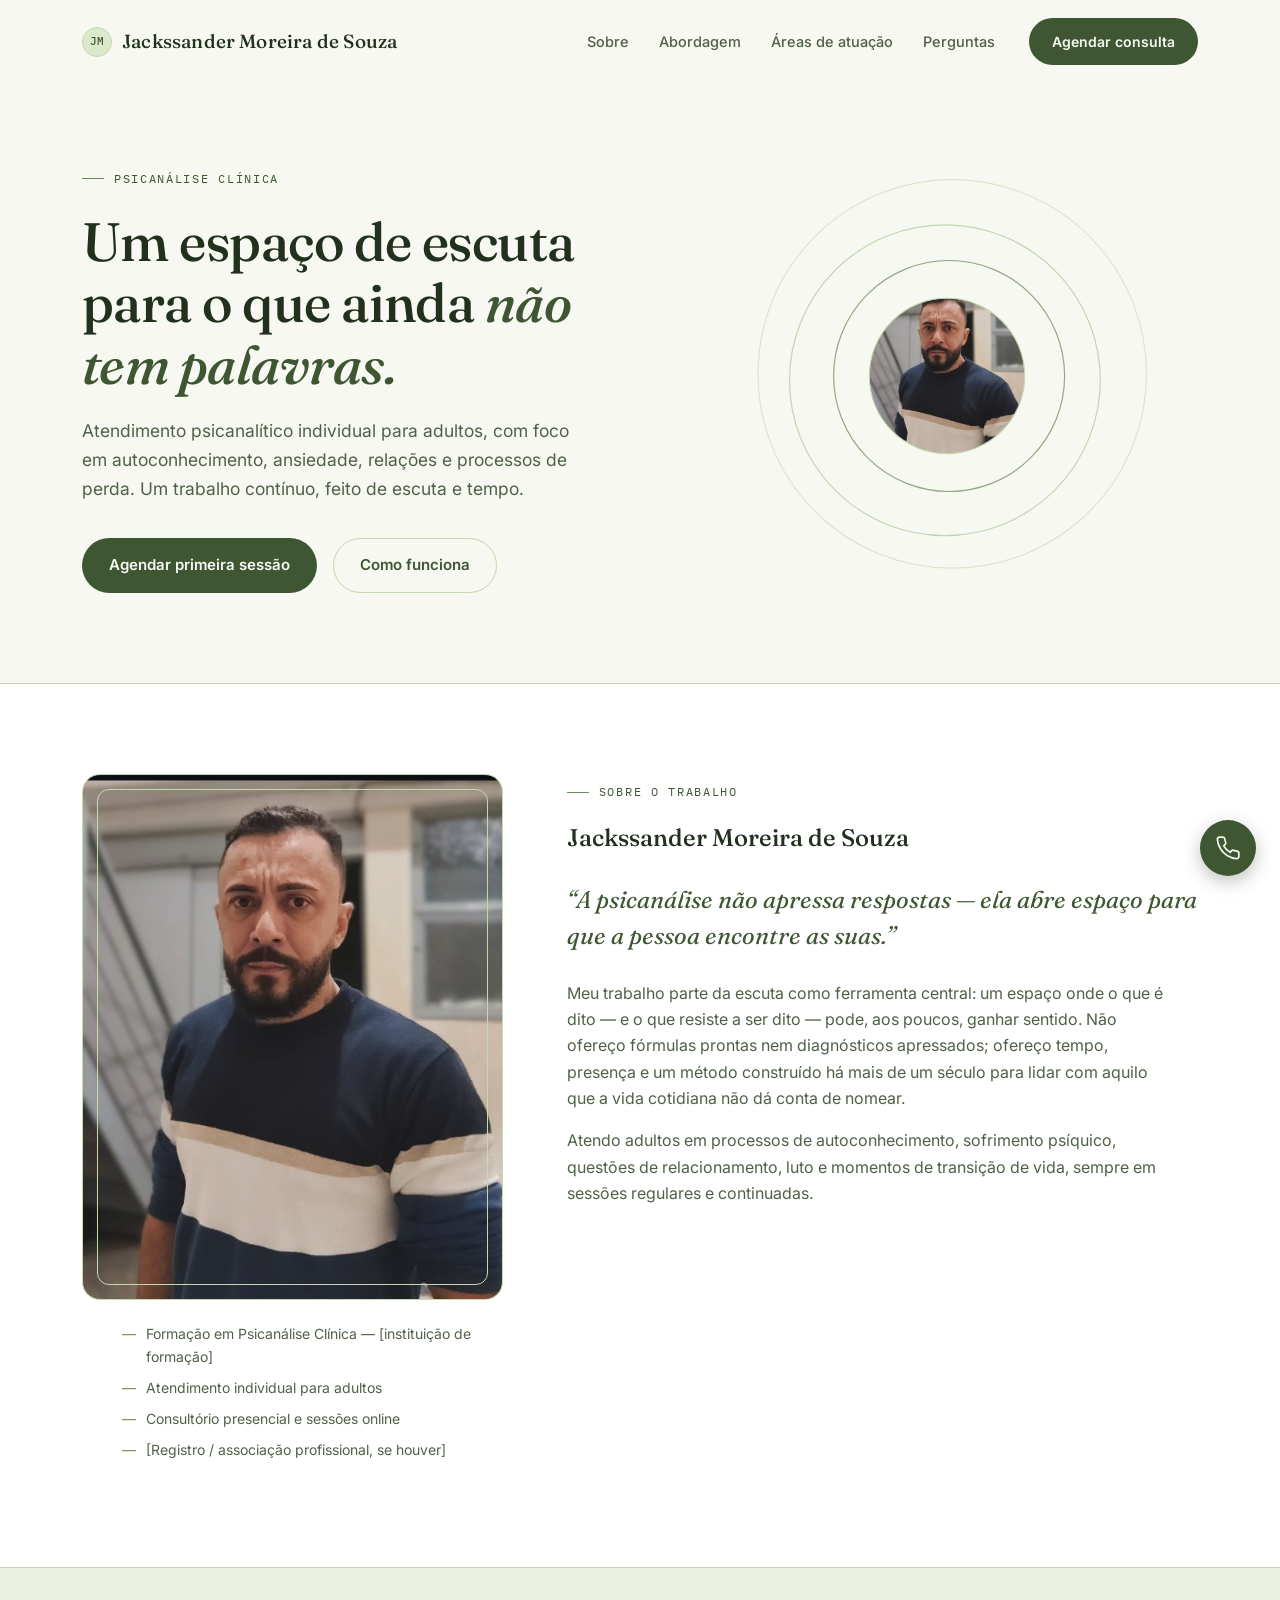
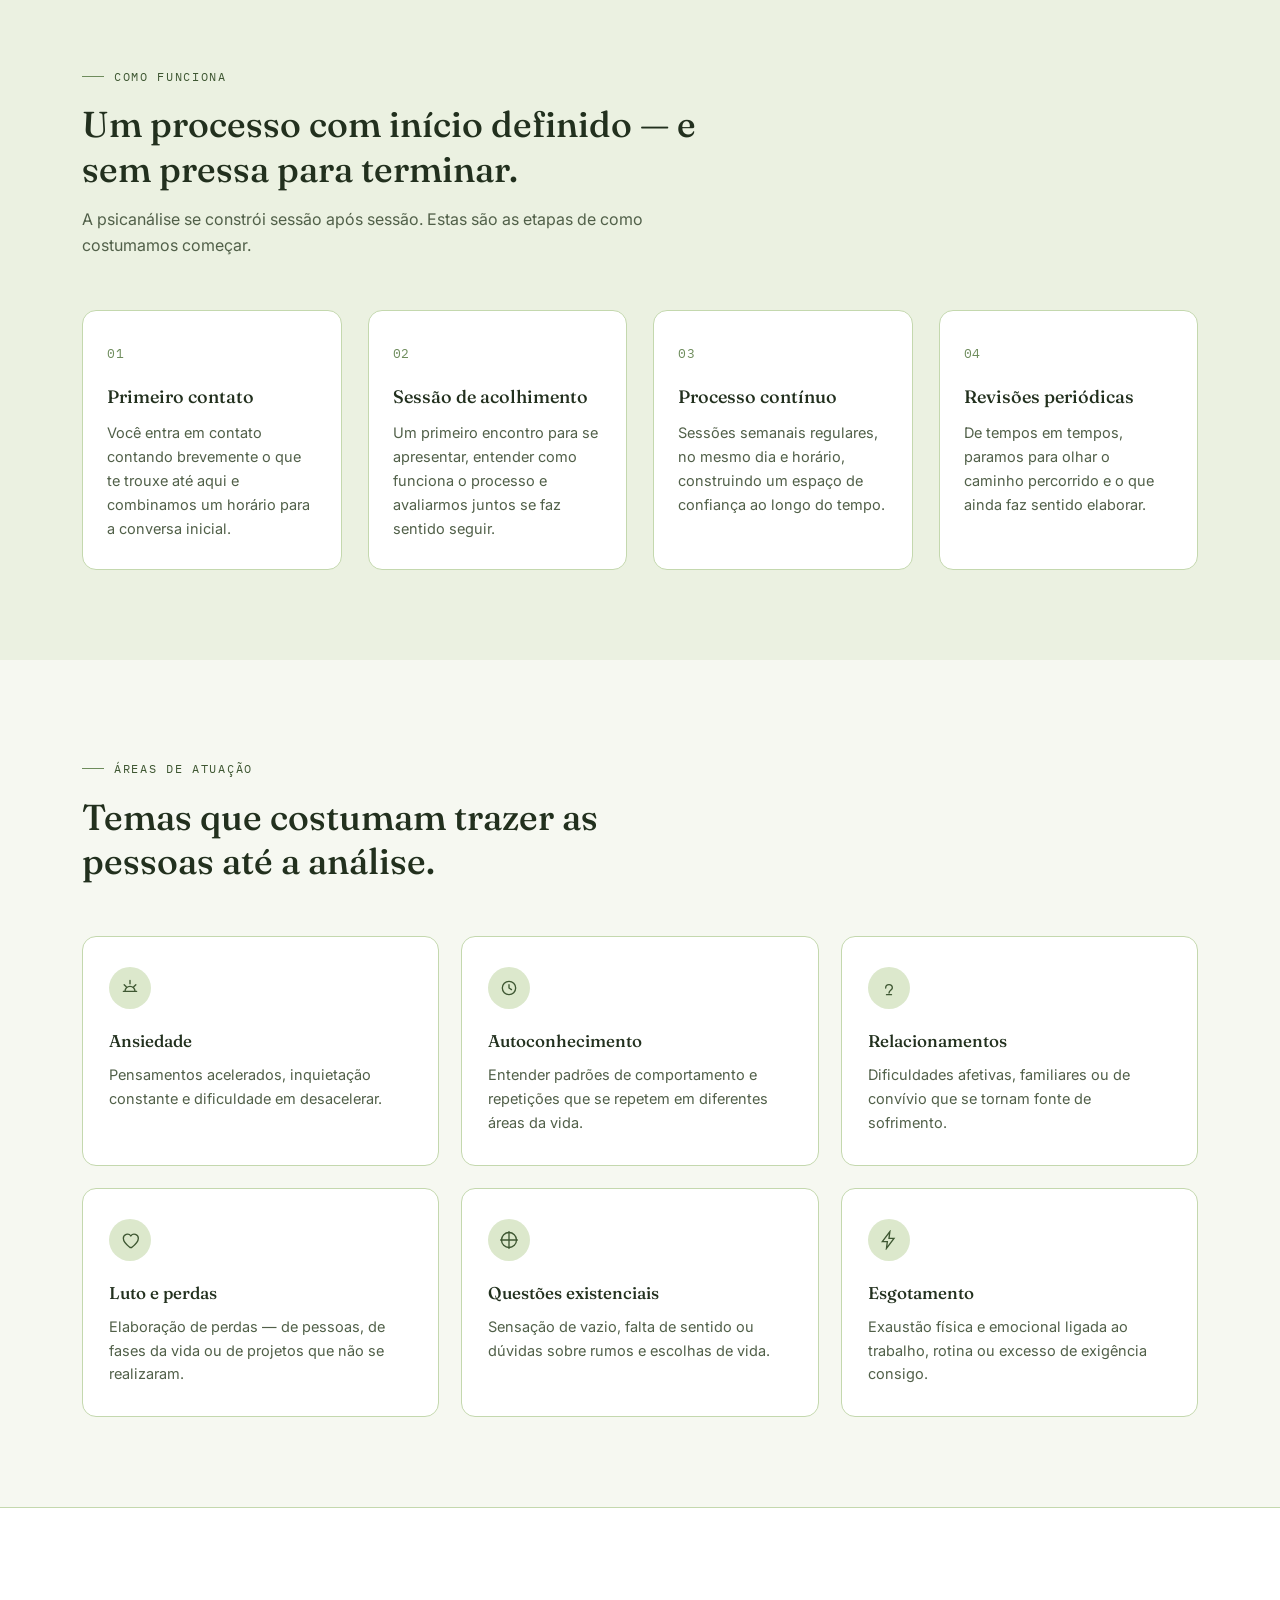
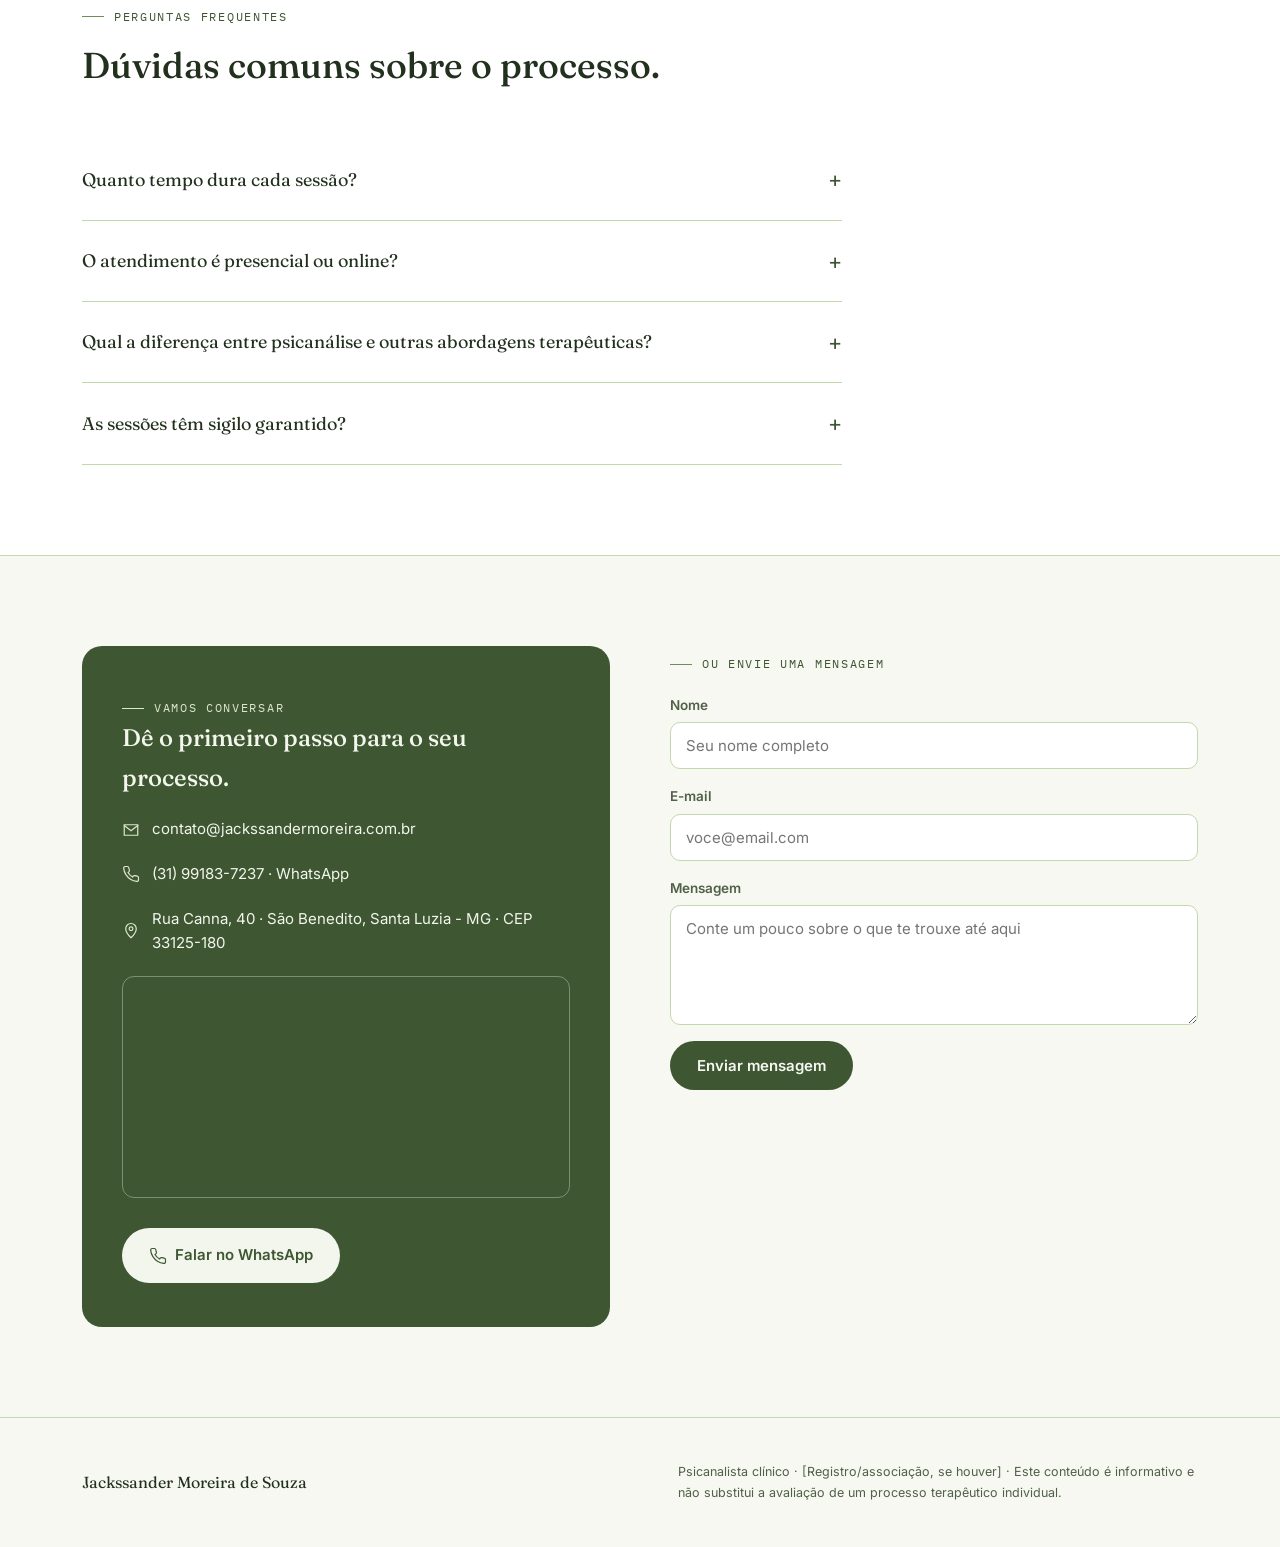
==== index.html @ c4094360 "site_Jackssander" ====
<!DOCTYPE html>
<html lang="pt-BR">
<head>
<meta charset="UTF-8">
<meta name="viewport" content="width=device-width, initial-scale=1.0">
<title>Jackssander Moreira de Souza — Psicanálise Clínica</title>
<meta name="description" content="Jackssander Moreira de Souza, psicanalista clínico. Um espaço de escuta para autoconhecimento, ansiedade, luto e questões existenciais.">
<link rel="preconnect" href="https://fonts.googleapis.com">
<link rel="preconnect" href="https://fonts.gstatic.com" crossorigin>
<link href="https://fonts.googleapis.com/css2?family=Fraunces:ital,opsz,wght@0,9..144,400;0,9..144,500;0,9..144,600;1,9..144,500&family=Inter:wght@400;500;600&family=IBM+Plex+Mono:wght@500&display=swap" rel="stylesheet">
<link rel="stylesheet" href="style.css">
</head>
<body>

<header id="site-header">
  <div class="nav">
    <div class="brand">
      <span class="brand-mark">JM</span>
      Jackssander Moreira de Souza
    </div>
    <div class="nav-links">
      <nav>
        <ul>
          <li><a href="#sobre">Sobre</a></li>
          <li><a href="#abordagem">Abordagem</a></li>
          <li><a href="#atuacao">Áreas de atuação</a></li>
          <li><a href="#faq">Perguntas</a></li>
        </ul>
      </nav>
      <a href="https://wa.me/5531991837237" target="_blank" rel="noopener" class="btn btn-primary" style="padding:11px 22px;font-size:14px;">Agendar consulta</a>
    </div>
    <button class="menu-toggle" aria-label="Abrir menu"><span></span><span></span><span></span></button>
  </div>
</header>

<section class="hero">
  <div class="wrap">
    <div>
      <span class="eyebrow">Psicanálise clínica</span>
      <h1>Um espaço de escuta para o que ainda <em>não tem palavras.</em></h1>
      <p class="lead">Atendimento psicanalítico individual para adultos, com foco em autoconhecimento, ansiedade, relações e processos de perda. Um trabalho contínuo, feito de escuta e tempo.</p>
      <div class="hero-actions">
        <a href="#contato" class="btn btn-primary">Agendar primeira sessão</a>
        <a href="#abordagem" class="btn btn-ghost">Como funciona</a>
      </div>
    </div>
    <div class="hero-art" aria-hidden="true">
      <svg viewBox="0 0 400 400">
        <defs>
          <clipPath id="photoClip">
            <circle cx="200" cy="200" r="74"/>
          </clipPath>
        </defs>
        <circle class="ring ring-anim r3" cx="205" cy="198" r="185" stroke="#C4D8AE" opacity="0.55"/>
        <circle class="ring ring-anim r2" cx="198" cy="204" r="148" stroke="#9FBE86" opacity="0.6"/>
        <circle class="ring ring-anim" cx="202" cy="200" r="110" stroke="#6E8C5C" opacity="0.75"/>
        <image href="img/jackssander_square.jpg" x="126" y="126" width="148" height="148" clip-path="url(#photoClip)" preserveAspectRatio="xMidYMid slice"/>
        <circle cx="200" cy="200" r="74" fill="none" stroke="#C4D8AE"/>
      </svg>
    </div>
  </div>
</section>

<section class="sobre" id="sobre">
  <div class="wrap">
    <div data-reveal>
      <div class="avatar-wrap">
        <div class="avatar" style="background-image:url('img/jackssander_portrait.jpg');background-size:cover;background-position:center;"></div>
      </div>
      <ul class="credentials">
        <li>Formação em Psicanálise Clínica — [instituição de formação]</li>
        <li>Atendimento individual para adultos</li>
        <li>Consultório presencial e sessões online</li>
        <li>[Registro / associação profissional, se houver]</li>
      </ul>
    </div>
    <div data-reveal>
      <span class="eyebrow">Sobre o trabalho</span>
      <h2 style="margin-top:16px;">Jackssander Moreira de Souza</h2>
      <blockquote style="margin-top:24px;">“A psicanálise não apressa respostas — ela abre espaço para que a pessoa encontre as suas.”</blockquote>
      <p class="bio">Meu trabalho parte da escuta como ferramenta central: um espaço onde o que é dito — e o que resiste a ser dito — pode, aos poucos, ganhar sentido. Não ofereço fórmulas prontas nem diagnósticos apressados; ofereço tempo, presença e um método construído há mais de um século para lidar com aquilo que a vida cotidiana não dá conta de nomear.</p>
      <p class="bio">Atendo adultos em processos de autoconhecimento, sofrimento psíquico, questões de relacionamento, luto e momentos de transição de vida, sempre em sessões regulares e continuadas.</p>
    </div>
  </div>
</section>

<section class="abordagem" id="abordagem">
  <div class="wrap">
    <div class="section-head" data-reveal>
      <span class="eyebrow">Como funciona</span>
      <h2>Um processo com início definido — e sem pressa para terminar.</h2>
      <p>A psicanálise se constrói sessão após sessão. Estas são as etapas de como costumamos começar.</p>
    </div>
    <div class="steps">
      <div class="step" data-reveal>
        <span class="step-num">01</span>
        <h3>Primeiro contato</h3>
        <p>Você entra em contato contando brevemente o que te trouxe até aqui e combinamos um horário para a conversa inicial.</p>
      </div>
      <div class="step" data-reveal>
        <span class="step-num">02</span>
        <h3>Sessão de acolhimento</h3>
        <p>Um primeiro encontro para se apresentar, entender como funciona o processo e avaliarmos juntos se faz sentido seguir.</p>
      </div>
      <div class="step" data-reveal>
        <span class="step-num">03</span>
        <h3>Processo contínuo</h3>
        <p>Sessões semanais regulares, no mesmo dia e horário, construindo um espaço de confiança ao longo do tempo.</p>
      </div>
      <div class="step" data-reveal>
        <span class="step-num">04</span>
        <h3>Revisões periódicas</h3>
        <p>De tempos em tempos, paramos para olhar o caminho percorrido e o que ainda faz sentido elaborar.</p>
      </div>
    </div>
  </div>
</section>

<section id="atuacao">
  <div class="wrap">
    <div class="section-head" data-reveal>
      <span class="eyebrow">Áreas de atuação</span>
      <h2>Temas que costumam trazer as pessoas até a análise.</h2>
    </div>
    <div class="grid-atuacao">
      <div class="card-at" data-reveal>
        <div class="icon-circ"><svg viewBox="0 0 24 24" fill="none" stroke-width="1.6" stroke-linecap="round"><path d="M12 3v4M5 8l2.5 2.5M19 8l-2.5 2.5M4 16h16M6 16a6 6 0 0112 0"/></svg></div>
        <h3>Ansiedade</h3>
        <p>Pensamentos acelerados, inquietação constante e dificuldade em desacelerar.</p>
      </div>
      <div class="card-at" data-reveal>
        <div class="icon-circ"><svg viewBox="0 0 24 24" fill="none" stroke-width="1.6" stroke-linecap="round"><circle cx="12" cy="12" r="8"/><path d="M12 8v4l3 2"/></svg></div>
        <h3>Autoconhecimento</h3>
        <p>Entender padrões de comportamento e repetições que se repetem em diferentes áreas da vida.</p>
      </div>
      <div class="card-at" data-reveal>
        <div class="icon-circ"><svg viewBox="0 0 24 24" fill="none" stroke-width="1.6" stroke-linecap="round"><path d="M8 12a4 4 0 118 0c0 2-4 3-4 6M9 20h6"/></svg></div>
        <h3>Relacionamentos</h3>
        <p>Dificuldades afetivas, familiares ou de convívio que se tornam fonte de sofrimento.</p>
      </div>
      <div class="card-at" data-reveal>
        <div class="icon-circ"><svg viewBox="0 0 24 24" fill="none" stroke-width="1.6" stroke-linecap="round"><path d="M12 21c-4-3-8-6.5-8-11a5 5 0 019-3 5 5 0 019 3c0 4.5-4 8-8 11z"/></svg></div>
        <h3>Luto e perdas</h3>
        <p>Elaboração de perdas — de pessoas, de fases da vida ou de projetos que não se realizaram.</p>
      </div>
      <div class="card-at" data-reveal>
        <div class="icon-circ"><svg viewBox="0 0 24 24" fill="none" stroke-width="1.6" stroke-linecap="round"><path d="M12 2v20M2 12h20"/><circle cx="12" cy="12" r="9"/></svg></div>
        <h3>Questões existenciais</h3>
        <p>Sensação de vazio, falta de sentido ou dúvidas sobre rumos e escolhas de vida.</p>
      </div>
      <div class="card-at" data-reveal>
        <div class="icon-circ"><svg viewBox="0 0 24 24" fill="none" stroke-width="1.6" stroke-linecap="round"><path d="M13 2 4 14h6l-1 8 9-12h-6l1-8z"/></svg></div>
        <h3>Esgotamento</h3>
        <p>Exaustão física e emocional ligada ao trabalho, rotina ou excesso de exigência consigo.</p>
      </div>
    </div>
  </div>
</section>

<section class="faq" id="faq">
  <div class="wrap">
    <div class="section-head" data-reveal>
      <span class="eyebrow">Perguntas frequentes</span>
      <h2>Dúvidas comuns sobre o processo.</h2>
    </div>
    <div class="faq-list" data-reveal>
      <details>
        <summary>Quanto tempo dura cada sessão?</summary>
        <p>As sessões costumam ter 50 minutos, em dia e horário fixos combinados previamente, de forma semanal.</p>
      </details>
      <details>
        <summary>O atendimento é presencial ou online?</summary>
        <p>Ambos os formatos são possíveis. O primeiro contato ajuda a definir qual funciona melhor para o seu momento.</p>
      </details>
      <details>
        <summary>Qual a diferença entre psicanálise e outras abordagens terapêuticas?</summary>
        <p>A psicanálise trabalha a partir da associação livre e da escuta do inconsciente, priorizando um processo contínuo em vez de técnicas pontuais para sintomas isolados.</p>
      </details>
      <details>
        <summary>As sessões têm sigilo garantido?</summary>
        <p>Sim. Tudo o que é dito em sessão é tratado com sigilo profissional, condição essencial para que o espaço de escuta funcione.</p>
      </details>
    </div>
  </div>
</section>

<section class="contato" id="contato">
  <div class="wrap">
    <div class="contato-info" data-reveal>
      <span class="eyebrow">Vamos conversar</span>
      <h2>Dê o primeiro passo para o seu processo.</h2>
      <div class="contato-line">
        <svg viewBox="0 0 24 24" fill="none" stroke-width="1.6" stroke-linecap="round"><path d="M3 5h18v14H3z"/><path d="M3 6l9 7 9-7"/></svg>
        contato@jackssandermoreira.com.br
      </div>
      <div class="contato-line">
        <svg viewBox="0 0 24 24" fill="none" stroke-width="1.6" stroke-linecap="round"><path d="M22 16.9v3a2 2 0 01-2.2 2 19.8 19.8 0 01-8.6-3 19.5 19.5 0 01-6-6 19.8 19.8 0 01-3-8.7A2 2 0 014.1 2h3a2 2 0 012 1.7c.1 1 .3 2 .7 3a2 2 0 01-.5 2.1L8 10a16 16 0 006 6l1.2-1.3a2 2 0 012.1-.5c1 .4 2 .6 3 .7a2 2 0 011.7 2z"/></svg>
        (31) 99183-7237 · WhatsApp
      </div>
      <div class="contato-line">
        <svg viewBox="0 0 24 24" fill="none" stroke-width="1.6" stroke-linecap="round"><path d="M12 21s7-6.4 7-12a7 7 0 10-14 0c0 5.6 7 12 7 12z"/><circle cx="12" cy="9" r="2.5"/></svg>
        Rua Canna, 40 · São Benedito, Santa Luzia - MG · CEP 33125-180
      </div>
      <div class="map-embed">
        <iframe
          src="https://www.google.com/maps?q=Rua+Canna,+40,+São+Benedito,+Santa+Luzia,+MG,+33125-180&output=embed"
          width="100%"
          height="220"
          style="border:0;"
          allowfullscreen=""
          loading="lazy"
          referrerpolicy="no-referrer-when-downgrade"
          title="Mapa de localização do atendimento">
        </iframe>
      </div>
      <a href="https://wa.me/5531991837237" target="_blank" rel="noopener" class="btn btn-primary">
        <svg viewBox="0 0 24 24" fill="none" stroke-width="1.6" stroke-linecap="round" style="width:18px;height:18px;stroke:currentColor;"><path d="M22 16.9v3a2 2 0 01-2.2 2 19.8 19.8 0 01-8.6-3 19.5 19.5 0 01-6-6 19.8 19.8 0 01-3-8.7A2 2 0 014.1 2h3a2 2 0 012 1.7c.1 1 .3 2 .7 3a2 2 0 01-.5 2.1L8 10a16 16 0 006 6l1.2-1.3a2 2 0 012.1-.5c1 .4 2 .6 3 .7a2 2 0 011.7 2z"/></svg>
        Falar no WhatsApp
      </a>
    </div>
    <div data-reveal>
      <span class="eyebrow">Ou envie uma mensagem</span>
      <form action="mailto:contato@jackssandermoreira.com.br" method="post" enctype="text/plain" style="margin-top:20px;">
        <div class="field">
          <label for="nome">Nome</label>
          <input id="nome" name="nome" type="text" placeholder="Seu nome completo" required>
        </div>
        <div class="field">
          <label for="email">E-mail</label>
          <input id="email" name="email" type="email" placeholder="voce@email.com" required>
        </div>
        <div class="field">
          <label for="mensagem">Mensagem</label>
          <textarea id="mensagem" name="mensagem" placeholder="Conte um pouco sobre o que te trouxe até aqui"></textarea>
        </div>
        <button type="submit" class="btn btn-primary" style="align-self:flex-start;">Enviar mensagem</button>
      </form>
    </div>
  </div>
</section>

<footer>
  <div class="wrap">
    <span class="footer-brand">Jackssander Moreira de Souza</span>
    <p class="footer-note">Psicanalista clínico · [Registro/associação, se houver] · Este conteúdo é informativo e não substitui a avaliação de um processo terapêutico individual.</p>
  </div>
</footer>

<a href="https://wa.me/5531991837237" target="_blank" rel="noopener" class="whats-float" aria-label="Falar no WhatsApp">
  <svg viewBox="0 0 24 24" fill="none" stroke-width="1.6" stroke-linecap="round"><path d="M22 16.9v3a2 2 0 01-2.2 2 19.8 19.8 0 01-8.6-3 19.5 19.5 0 01-6-6 19.8 19.8 0 01-3-8.7A2 2 0 014.1 2h3a2 2 0 012 1.7c.1 1 .3 2 .7 3a2 2 0 01-.5 2.1L8 10a16 16 0 006 6l1.2-1.3a2 2 0 012.1-.5c1 .4 2 .6 3 .7a2 2 0 011.7 2z"/></svg>
</a>

<script src="script.js"></script>

</body>
</html>
---- style.css ----
:root{
    --bg:#F6F8F1;
    --bg-alt:#EBF1E1;
    --surface:#FFFFFF;
    --ink:#22301E;
    --ink-soft:#516049;
    --sage:#6E8C5C;
    --sage-deep:#3E5732;
    --sage-pale:#DCE8CC;
    --sage-line:#C4D8AE;
    --gold:#B8935A;
    --font-display:'Fraunces', serif;
    --font-body:'Inter', sans-serif;
    --font-mono:'IBM Plex Mono', monospace;
    --radius:14px;
    --maxw:1180px;
  }

  *{box-sizing:border-box;}
  html{scroll-behavior:smooth;}
  body{
    margin:0;
    background:var(--bg);
    color:var(--ink);
    font-family:var(--font-body);
    font-size:16px;
    line-height:1.65;
    -webkit-font-smoothing:antialiased;
  }
  img,svg{display:block;max-width:100%;}
  a{color:inherit;}
  h1,h2,h3{font-family:var(--font-display);color:var(--ink);margin:0;font-weight:500;}
  p{margin:0;}
  .wrap{max-width:var(--maxw);margin:0 auto;padding:0 32px;}
  .eyebrow{
    font-family:var(--font-mono);
    font-size:12px;
    letter-spacing:.14em;
    text-transform:uppercase;
    color:var(--sage-deep);
    display:inline-flex;
    align-items:center;
    gap:10px;
  }
  .eyebrow::before{
    content:'';
    width:22px;height:1px;background:var(--sage);display:inline-block;
  }
  :focus-visible{outline:2px solid var(--sage-deep);outline-offset:3px;border-radius:4px;}

  .btn{
    display:inline-flex;align-items:center;justify-content:center;gap:8px;
    font-family:var(--font-body);font-weight:600;font-size:15px;
    padding:14px 26px;border-radius:999px;border:1.5px solid transparent;
    cursor:pointer;text-decoration:none;transition:transform .15s ease, background .2s ease, border-color .2s ease;
  }
  .btn-primary{background:var(--sage-deep);color:#F6F8F1;}
  .btn-primary:hover{background:#31461F;transform:translateY(-1px);}
  .btn-ghost{border-color:var(--sage-line);color:var(--sage-deep);background:transparent;}
  .btn-ghost:hover{background:var(--sage-pale);}

  /* Header */
  header{
    position:sticky;top:0;z-index:50;
    background:rgba(246,248,241,.86);
    backdrop-filter:blur(8px);
    border-bottom:1px solid transparent;
    transition:border-color .3s ease, box-shadow .3s ease;
  }
  header.scrolled{border-bottom-color:var(--sage-line);}
  .nav{
    display:flex;align-items:center;justify-content:space-between;
    padding:18px 32px;max-width:var(--maxw);margin:0 auto;
  }
  .brand{
    font-family:var(--font-display);font-size:19px;font-weight:500;
    display:flex;align-items:center;gap:10px;letter-spacing:.01em;
  }
  .brand-mark{
    width:30px;height:30px;border-radius:50%;
    background:var(--sage-pale);border:1px solid var(--sage-line);
    display:flex;align-items:center;justify-content:center;
    font-family:var(--font-mono);font-size:11px;color:var(--sage-deep);
  }
  nav ul{list-style:none;display:flex;gap:30px;margin:0;padding:0;}
  nav ul a{
    font-size:14.5px;color:var(--ink-soft);text-decoration:none;font-weight:500;
    padding-bottom:3px;border-bottom:1px solid transparent;transition:border-color .2s ease, color .2s ease;
  }
  nav ul a:hover{color:var(--sage-deep);border-color:var(--sage-deep);}
  .nav-links{display:flex;align-items:center;gap:34px;}
  .menu-toggle{display:none;background:none;border:none;cursor:pointer;padding:6px;}
  .menu-toggle span{display:block;width:22px;height:2px;background:var(--ink);margin:5px 0;}

  /* Hero */
  .hero{padding:76px 0 90px;position:relative;overflow:hidden;}
  .hero .wrap{display:grid;grid-template-columns:1.05fr .95fr;gap:60px;align-items:center;}
  .hero h1{font-size:clamp(34px,4.4vw,54px);line-height:1.14;margin:22px 0 22px;letter-spacing:-.01em;}
  .hero h1 em{font-style:italic;color:var(--sage-deep);}
  .hero p.lead{font-size:17.5px;color:var(--ink-soft);max-width:46ch;margin-bottom:34px;}
  .hero-actions{display:flex;gap:16px;flex-wrap:wrap;}

  .hero-art{position:relative;width:100%;aspect-ratio:1/1;max-width:420px;justify-self:center;}
  .hero-art svg{width:100%;height:100%;}
  .ring{fill:none;stroke-width:1.1;}
  @media (prefers-reduced-motion: no-preference){
    .ring-anim{animation:breathe 7s ease-in-out infinite;transform-origin:center;}
    .ring-anim.r2{animation-delay:.4s;animation-duration:8s;}
    .ring-anim.r3{animation-delay:.9s;animation-duration:9s;}
  }
  @keyframes breathe{
    0%,100%{transform:scale(1);}
    50%{transform:scale(1.025);}
  }
  .monogram{
    font-family:var(--font-display);font-size:15px;letter-spacing:.05em;
    fill:var(--sage-deep);
  }

  section{padding:90px 0;}
  .section-head{max-width:640px;margin-bottom:52px;}
  .section-head h2{font-size:clamp(26px,3vw,36px);margin-top:16px;line-height:1.24;}
  .section-head p{color:var(--ink-soft);margin-top:14px;font-size:16px;}

  /* Sobre */
  .sobre{background:var(--surface);border-top:1px solid var(--sage-line);border-bottom:1px solid var(--sage-line);}
  .sobre .wrap{display:grid;grid-template-columns:.8fr 1.2fr;gap:64px;align-items:start;}
  .avatar-wrap{position:relative;}
  .avatar{
    width:100%;aspect-ratio:4/5;border-radius:18px;background:var(--sage-pale);
    display:flex;align-items:center;justify-content:center;
    font-family:var(--font-display);font-size:64px;color:var(--sage-deep);
    border:1px solid var(--sage-line);position:relative;overflow:hidden;
  }
  .avatar::after{
    content:'';position:absolute;inset:14px;border:1px solid var(--sage-line);border-radius:12px;
  }
  .credentials{margin-top:22px;display:flex;flex-direction:column;gap:8px;}
  .credentials li{list-style:none;font-size:14px;color:var(--ink-soft);display:flex;gap:10px;}
  .credentials li::before{content:'—';color:var(--sage);}

  blockquote{
    font-family:var(--font-display);font-style:italic;font-size:24px;line-height:1.5;
    color:var(--sage-deep);margin:0 0 26px;font-weight:400;
  }
  .sobre p.bio{color:var(--ink-soft);margin-bottom:16px;max-width:60ch;}

  /* Abordagem */
  .abordagem{background:var(--bg-alt);}
  .steps{display:grid;grid-template-columns:repeat(4,1fr);gap:26px;counter-reset:step;}
  .step{
    background:var(--surface);border:1px solid var(--sage-line);border-radius:var(--radius);
    padding:28px 24px;position:relative;
  }
  .step-num{
    font-family:var(--font-mono);font-size:13px;color:var(--sage);letter-spacing:.06em;
  }
  .step h3{font-size:18px;margin:16px 0 10px;}
  .step p{font-size:14.5px;color:var(--ink-soft);}

  /* Atuação */
  .grid-atuacao{display:grid;grid-template-columns:repeat(3,1fr);gap:22px;}
  .card-at{
    background:var(--surface);border:1px solid var(--sage-line);border-radius:var(--radius);
    padding:30px 26px;transition:border-color .2s ease, transform .2s ease;
  }
  .card-at:hover{border-color:var(--sage);transform:translateY(-2px);}
  .icon-circ{
    width:42px;height:42px;border-radius:50%;background:var(--sage-pale);
    display:flex;align-items:center;justify-content:center;margin-bottom:18px;
  }
  .icon-circ svg{width:20px;height:20px;stroke:var(--sage-deep);}
  .card-at h3{font-size:17px;margin-bottom:8px;}
  .card-at p{font-size:14.5px;color:var(--ink-soft);}

  /* FAQ */
  .faq{background:var(--surface);border-top:1px solid var(--sage-line);border-bottom:1px solid var(--sage-line);}
  .faq-list{max-width:760px;}
  details{
    border-bottom:1px solid var(--sage-line);padding:22px 0;
  }
  details summary{
    cursor:pointer;font-family:var(--font-display);font-size:18px;list-style:none;
    display:flex;justify-content:space-between;align-items:center;gap:20px;color:var(--ink);
  }
  details summary::-webkit-details-marker{display:none;}
  details summary::after{
    content:'+';font-family:var(--font-body);font-size:22px;color:var(--sage-deep);flex:none;
    transition:transform .2s ease;
  }
  details[open] summary::after{content:'–';}
  details p{margin-top:14px;color:var(--ink-soft);font-size:15px;max-width:64ch;}

  /* Contato */
  .contato .wrap{display:grid;grid-template-columns:1fr 1fr;gap:60px;}
  .contato-info{background:var(--sage-deep);color:#F2F6EC;border-radius:20px;padding:44px 40px;}
  .contato-info h2{color:#F2F6EC;}
  .contato-info .eyebrow{color:var(--sage-pale);}
  .contato-info .eyebrow::before{background:var(--sage-pale);}
  .contato-line{display:flex;align-items:center;gap:12px;margin-top:20px;font-size:15px;}
  .contato-line svg{width:18px;height:18px;stroke:var(--sage-pale);flex:none;}
  .contato-info .btn-primary{background:#F2F6EC;color:var(--sage-deep);margin-top:30px;}
  .contato-info .btn-primary:hover{background:#fff;}

  .map-embed{
    margin-top:20px;border-radius:12px;overflow:hidden;
    border:1px solid rgba(242,246,236,.35);
  }
  .map-embed iframe{display:block;}

  form{display:flex;flex-direction:column;gap:16px;}
  label{font-size:13.5px;font-weight:600;color:var(--ink-soft);}
  input,textarea{
    font-family:var(--font-body);font-size:15px;padding:13px 15px;
    border:1px solid var(--sage-line);border-radius:10px;background:var(--surface);color:var(--ink);
    width:100%;
  }
  input:focus,textarea:focus{border-color:var(--sage-deep);}
  textarea{resize:vertical;min-height:120px;}
  .field{display:flex;flex-direction:column;gap:6px;}

  footer{padding:44px 0;border-top:1px solid var(--sage-line);}
  footer .wrap{display:flex;justify-content:space-between;align-items:center;flex-wrap:wrap;gap:14px;}
  .footer-note{font-size:12.5px;color:var(--ink-soft);max-width:520px;}
  .footer-brand{font-family:var(--font-display);font-size:16px;}

  @media (max-width: 900px){
    nav ul{display:none;}
    .menu-toggle{display:block;}
    .hero .wrap{grid-template-columns:1fr;}
    .hero-art{order:-1;max-width:280px;margin:0 auto;}
    .sobre .wrap{grid-template-columns:1fr;}
    .avatar{max-width:260px;margin:0 auto;}
    .steps{grid-template-columns:1fr 1fr;}
    .grid-atuacao{grid-template-columns:1fr 1fr;}
    .contato .wrap{grid-template-columns:1fr;}
  }
  @media (max-width: 560px){
    .wrap{padding:0 20px;}
    .steps{grid-template-columns:1fr;}
    .grid-atuacao{grid-template-columns:1fr;}
    section{padding:64px 0;}
  }

  [data-reveal]{opacity:0;transform:translateY(16px);transition:opacity .6s ease, transform .6s ease;}
  [data-reveal].in{opacity:1;transform:translateY(0);}
  @media (prefers-reduced-motion: reduce){
    [data-reveal]{opacity:1;transform:none;transition:none;}
    .ring-anim{animation:none !important;}
  }

  .whats-float{
    position:fixed;bottom:24px;right:24px;z-index:60;
    width:56px;height:56px;border-radius:50%;
    background:var(--sage-deep);display:flex;align-items:center;justify-content:center;
    box-shadow:0 6px 18px rgba(34,48,30,.28);
    transition:transform .2s ease, background .2s ease;
  }
  .whats-float:hover{background:#31461F;transform:scale(1.06);}
  .whats-float svg{width:26px;height:26px;stroke:#F2F6EC;}
  @media (max-width:560px){
    .whats-float{bottom:18px;right:18px;width:50px;height:50px;}
    .whats-float svg{width:23px;height:23px;}
  }
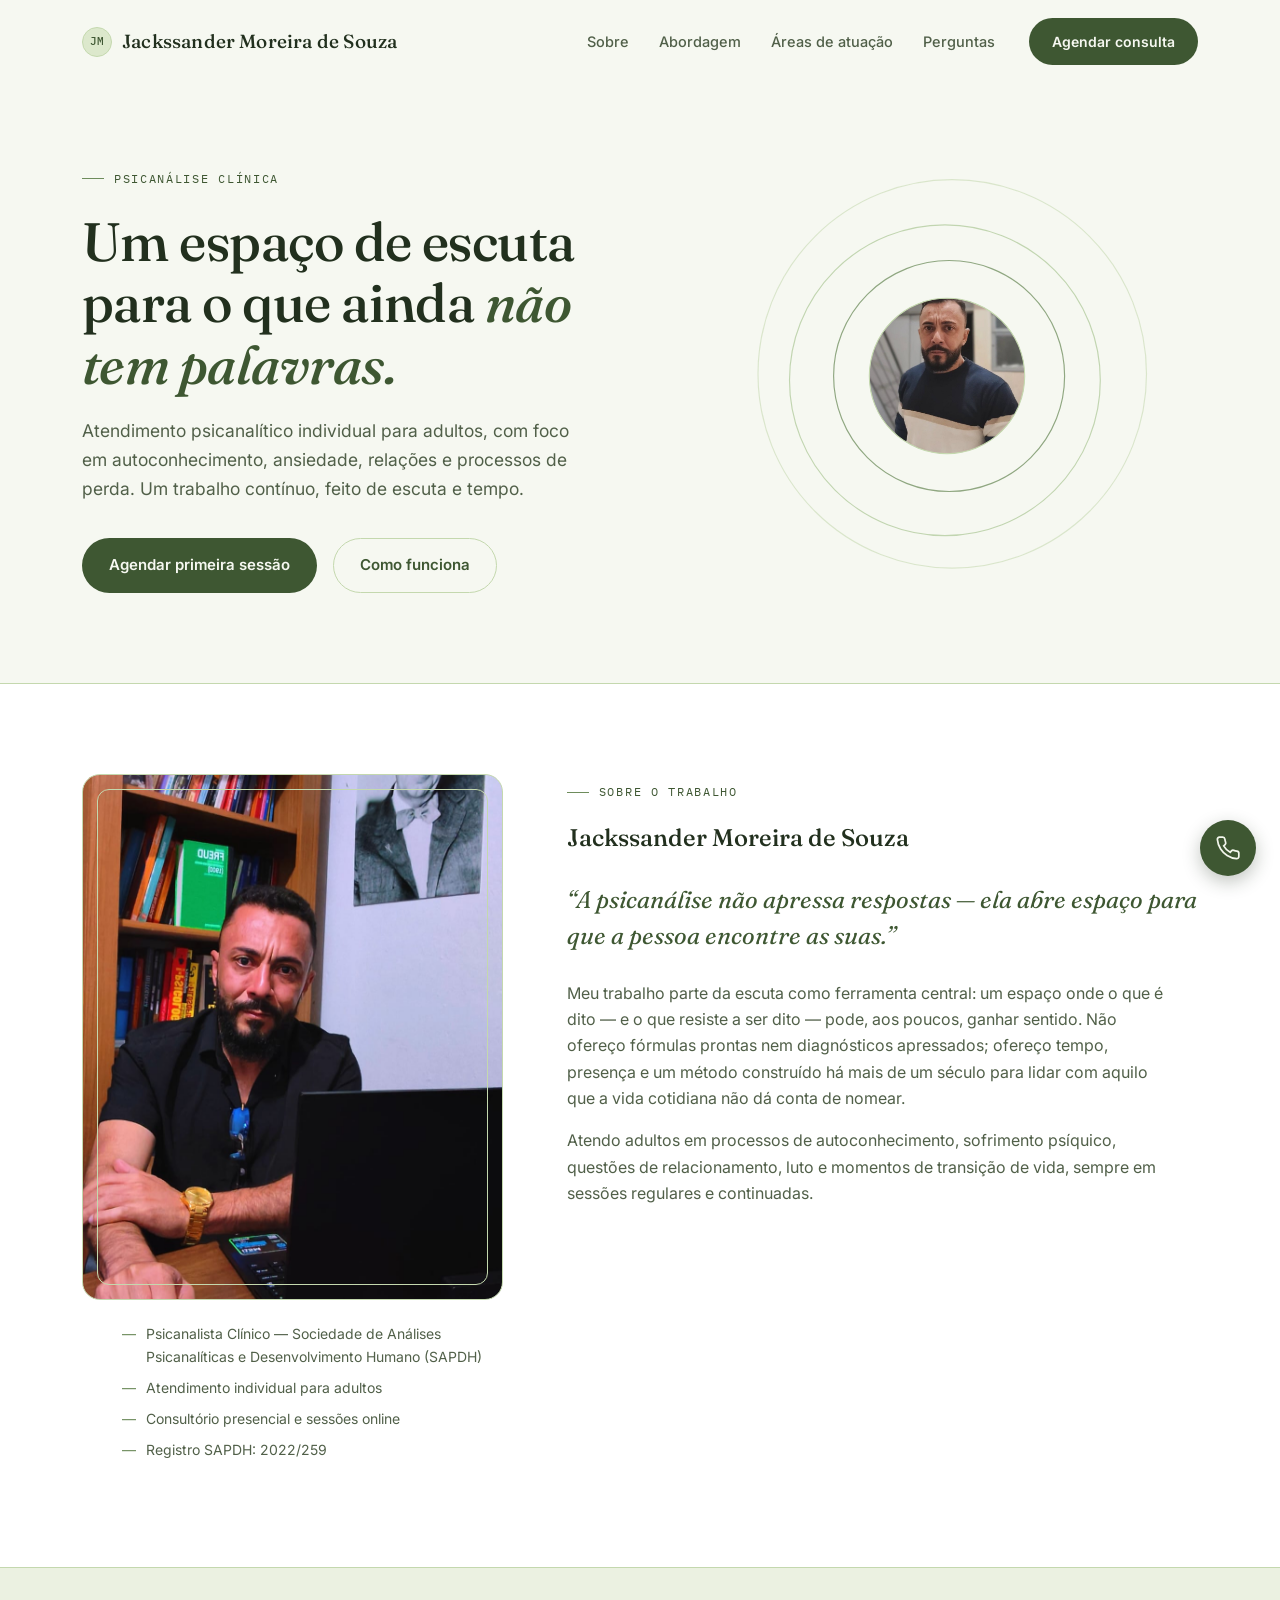
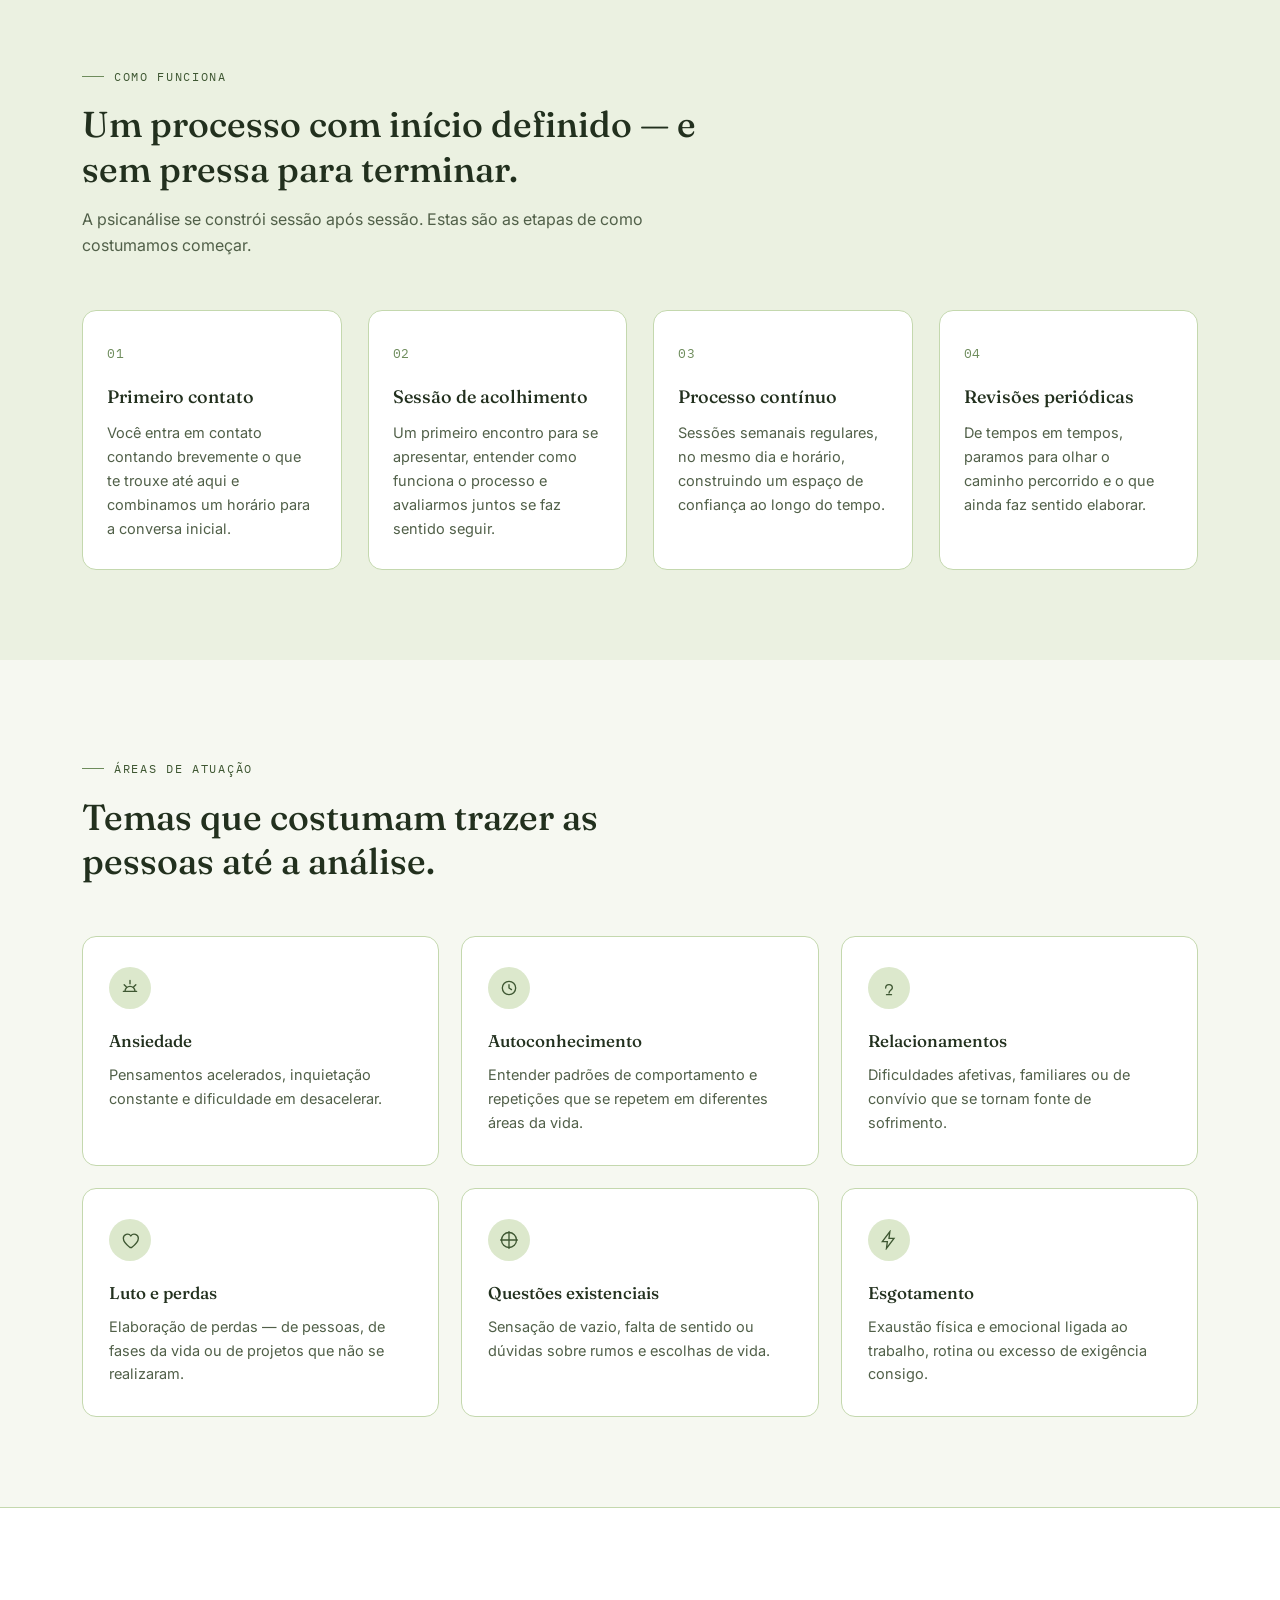
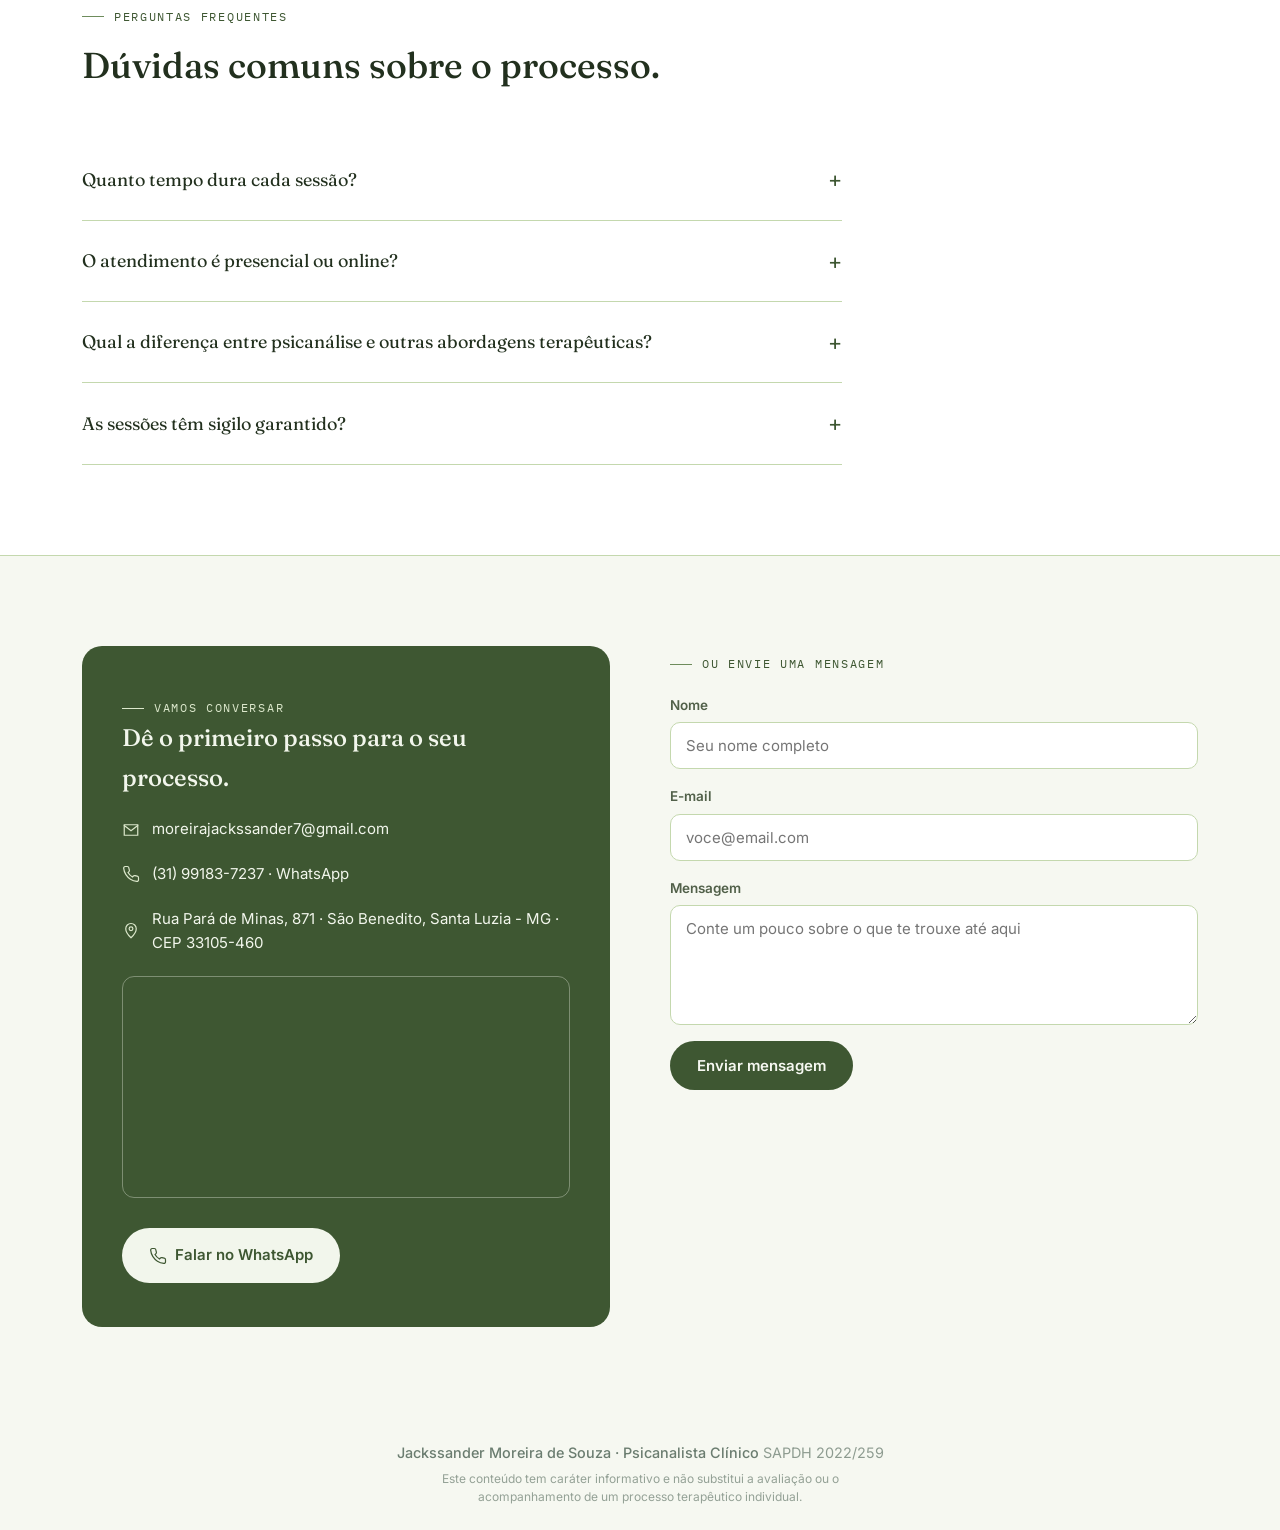
==== commit f4c28a56: "Psicanalista Jackssander" ====
--- a/index.html
+++ b/index.html
@@ -65,14 +65,14 @@
   <div class="wrap">
     <div data-reveal>
       <div class="avatar-wrap">
-        <div class="avatar" style="background-image:url('img/jackssander_portrait.jpg');background-size:cover;background-position:center;"></div>
+        <div class="avatar" style="background-image:url('img/jackssander_nova.jpeg');background-size:cover;background-position:center;"></div>
       </div>
       <ul class="credentials">
-        <li>Formação em Psicanálise Clínica — [instituição de formação]</li>
+        <li>Psicanalista Clínico — Sociedade de Análises Psicanalíticas e Desenvolvimento Humano (SAPDH)</li>
         <li>Atendimento individual para adultos</li>
         <li>Consultório presencial e sessões online</li>
-        <li>[Registro / associação profissional, se houver]</li>
-      </ul>
+        <li>Registro SAPDH: 2022/259</li>
+    </ul>
     </div>
     <div data-reveal>
       <span class="eyebrow">Sobre o trabalho</span>
@@ -191,7 +191,7 @@
       <h2>Dê o primeiro passo para o seu processo.</h2>
       <div class="contato-line">
         <svg viewBox="0 0 24 24" fill="none" stroke-width="1.6" stroke-linecap="round"><path d="M3 5h18v14H3z"/><path d="M3 6l9 7 9-7"/></svg>
-        contato@jackssandermoreira.com.br
+        moreirajackssander7@gmail.com
       </div>
       <div class="contato-line">
         <svg viewBox="0 0 24 24" fill="none" stroke-width="1.6" stroke-linecap="round"><path d="M22 16.9v3a2 2 0 01-2.2 2 19.8 19.8 0 01-8.6-3 19.5 19.5 0 01-6-6 19.8 19.8 0 01-3-8.7A2 2 0 014.1 2h3a2 2 0 012 1.7c.1 1 .3 2 .7 3a2 2 0 01-.5 2.1L8 10a16 16 0 006 6l1.2-1.3a2 2 0 012.1-.5c1 .4 2 .6 3 .7a2 2 0 011.7 2z"/></svg>
@@ -199,11 +199,11 @@
       </div>
       <div class="contato-line">
         <svg viewBox="0 0 24 24" fill="none" stroke-width="1.6" stroke-linecap="round"><path d="M12 21s7-6.4 7-12a7 7 0 10-14 0c0 5.6 7 12 7 12z"/><circle cx="12" cy="9" r="2.5"/></svg>
-        Rua Canna, 40 · São Benedito, Santa Luzia - MG · CEP 33125-180
+         Rua Pará de Minas, 871 · São Benedito, Santa Luzia - MG · CEP 33105-460
       </div>
       <div class="map-embed">
         <iframe
-          src="https://www.google.com/maps?q=Rua+Canna,+40,+São+Benedito,+Santa+Luzia,+MG,+33125-180&output=embed"
+          src="https://www.google.com/maps?q=Rua+Pará de Minas,+871,+São+Benedito,+Santa+Luzia,+MG,+33125-180&output=embed"
           width="100%"
           height="220"
           style="border:0;"
@@ -239,11 +239,15 @@
   </div>
 </section>
 
-<footer>
-  <div class="wrap">
-    <span class="footer-brand">Jackssander Moreira de Souza</span>
-    <p class="footer-note">Psicanalista clínico · [Registro/associação, se houver] · Este conteúdo é informativo e não substitui a avaliação de um processo terapêutico individual.</p>
-  </div>
+<footer class="footer-note">
+  <p class="footer-credential">
+    Jackssander Moreira de Souza · Psicanalista Clínico
+    <span class="footer-reg">SAPDH 2022/259</span>
+  </p>
+  <p class="footer-disclaimer">
+    Este conteúdo tem caráter informativo e não substitui a avaliação
+    ou o acompanhamento de um processo terapêutico individual.
+  </p>
 </footer>
 
 <a href="https://wa.me/5531991837237" target="_blank" rel="noopener" class="whats-float" aria-label="Falar no WhatsApp">
--- a/style.css
+++ b/style.css
@@ -219,10 +219,30 @@
   textarea{resize:vertical;min-height:120px;}
   .field{display:flex;flex-direction:column;gap:6px;}
 
-  footer{padding:44px 0;border-top:1px solid var(--sage-line);}
-  footer .wrap{display:flex;justify-content:space-between;align-items:center;flex-wrap:wrap;gap:14px;}
-  .footer-note{font-size:12.5px;color:var(--ink-soft);max-width:520px;}
-  .footer-brand{font-family:var(--font-display);font-size:16px;}
+ .footer-note {
+  text-align: center;
+  padding: 1.5rem 1rem;
+  color: #6b7d70; /* verde acinzentado suave, combina com a paleta */
+}
+
+.footer-credential {
+  font-size: 0.9rem;
+  font-weight: 500;
+  margin-bottom: 0.35rem;
+}
+
+.footer-reg {
+  font-weight: 400;
+  opacity: 0.75;
+}
+
+.footer-disclaimer {
+  font-size: 0.75rem;
+  line-height: 1.5;
+  max-width: 480px;
+  margin: 0 auto;
+  opacity: 0.7;
+}
 
   @media (max-width: 900px){
     nav ul{display:none;}
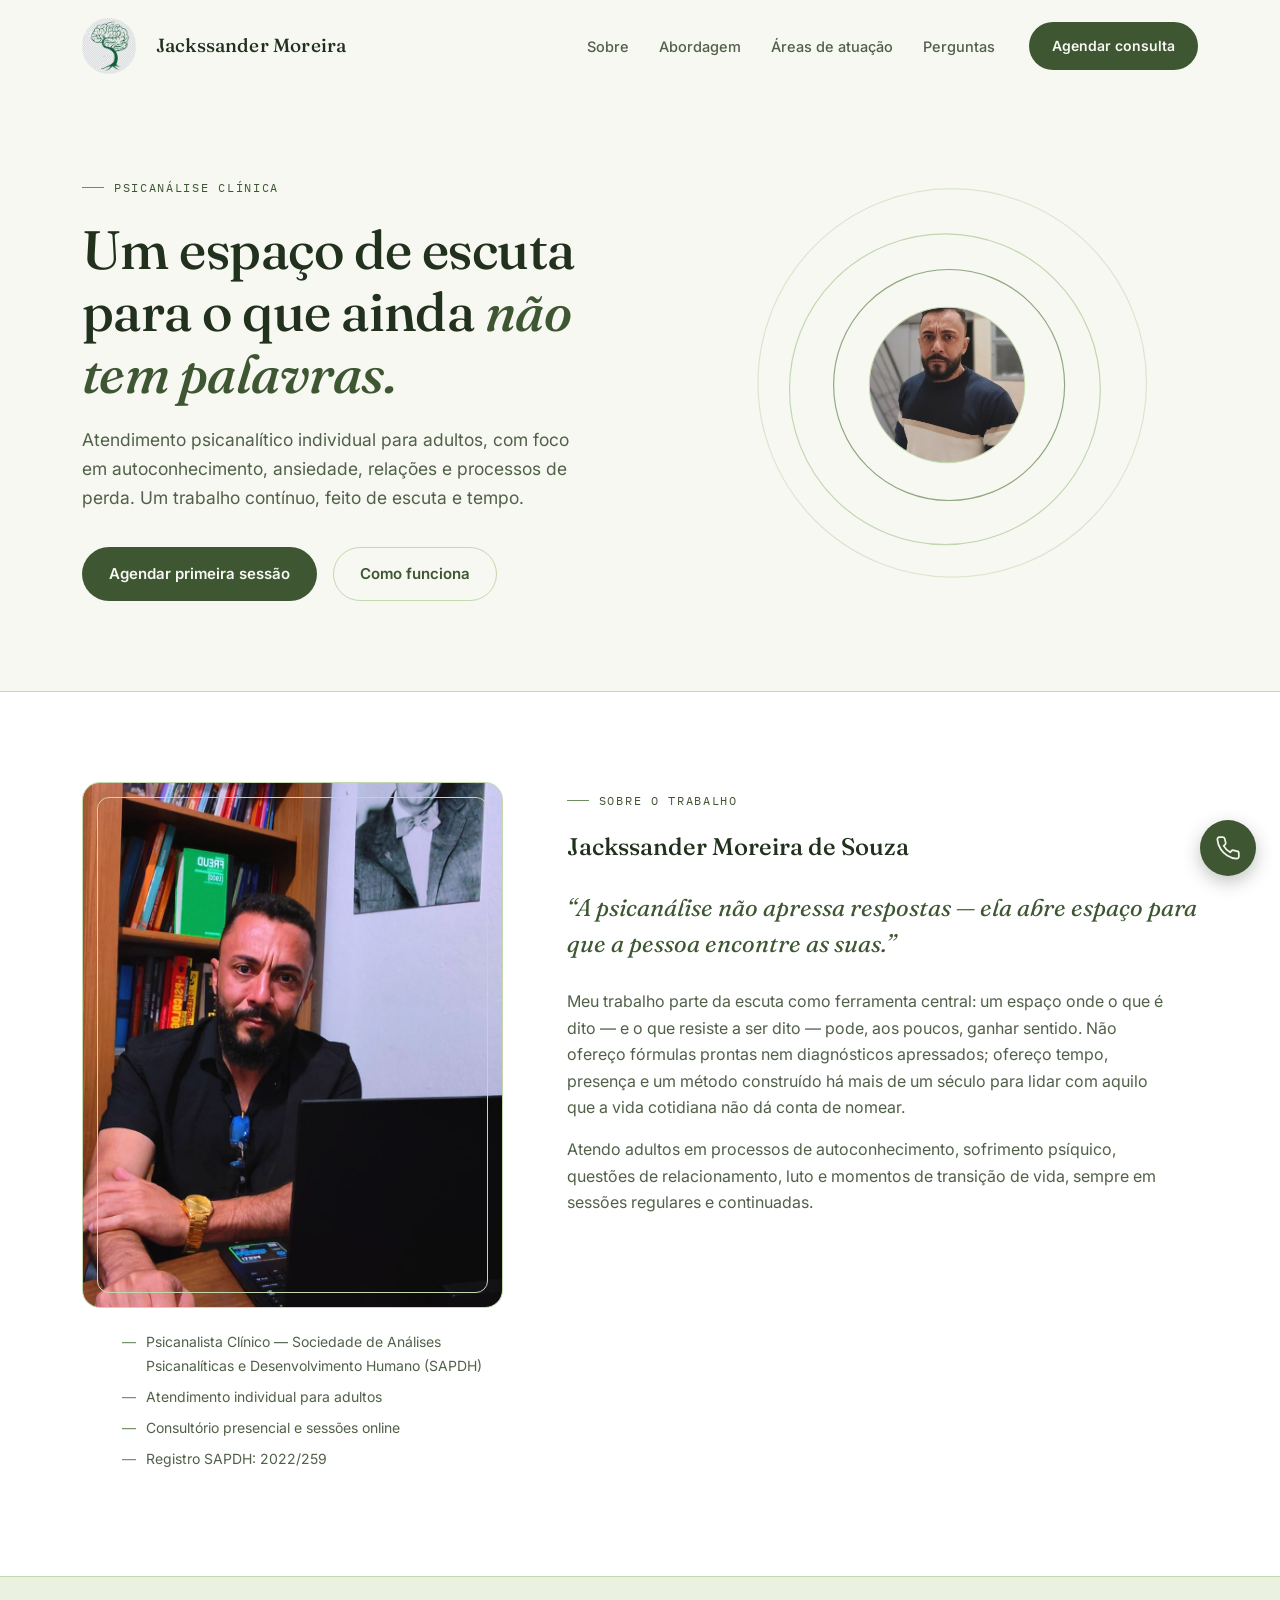
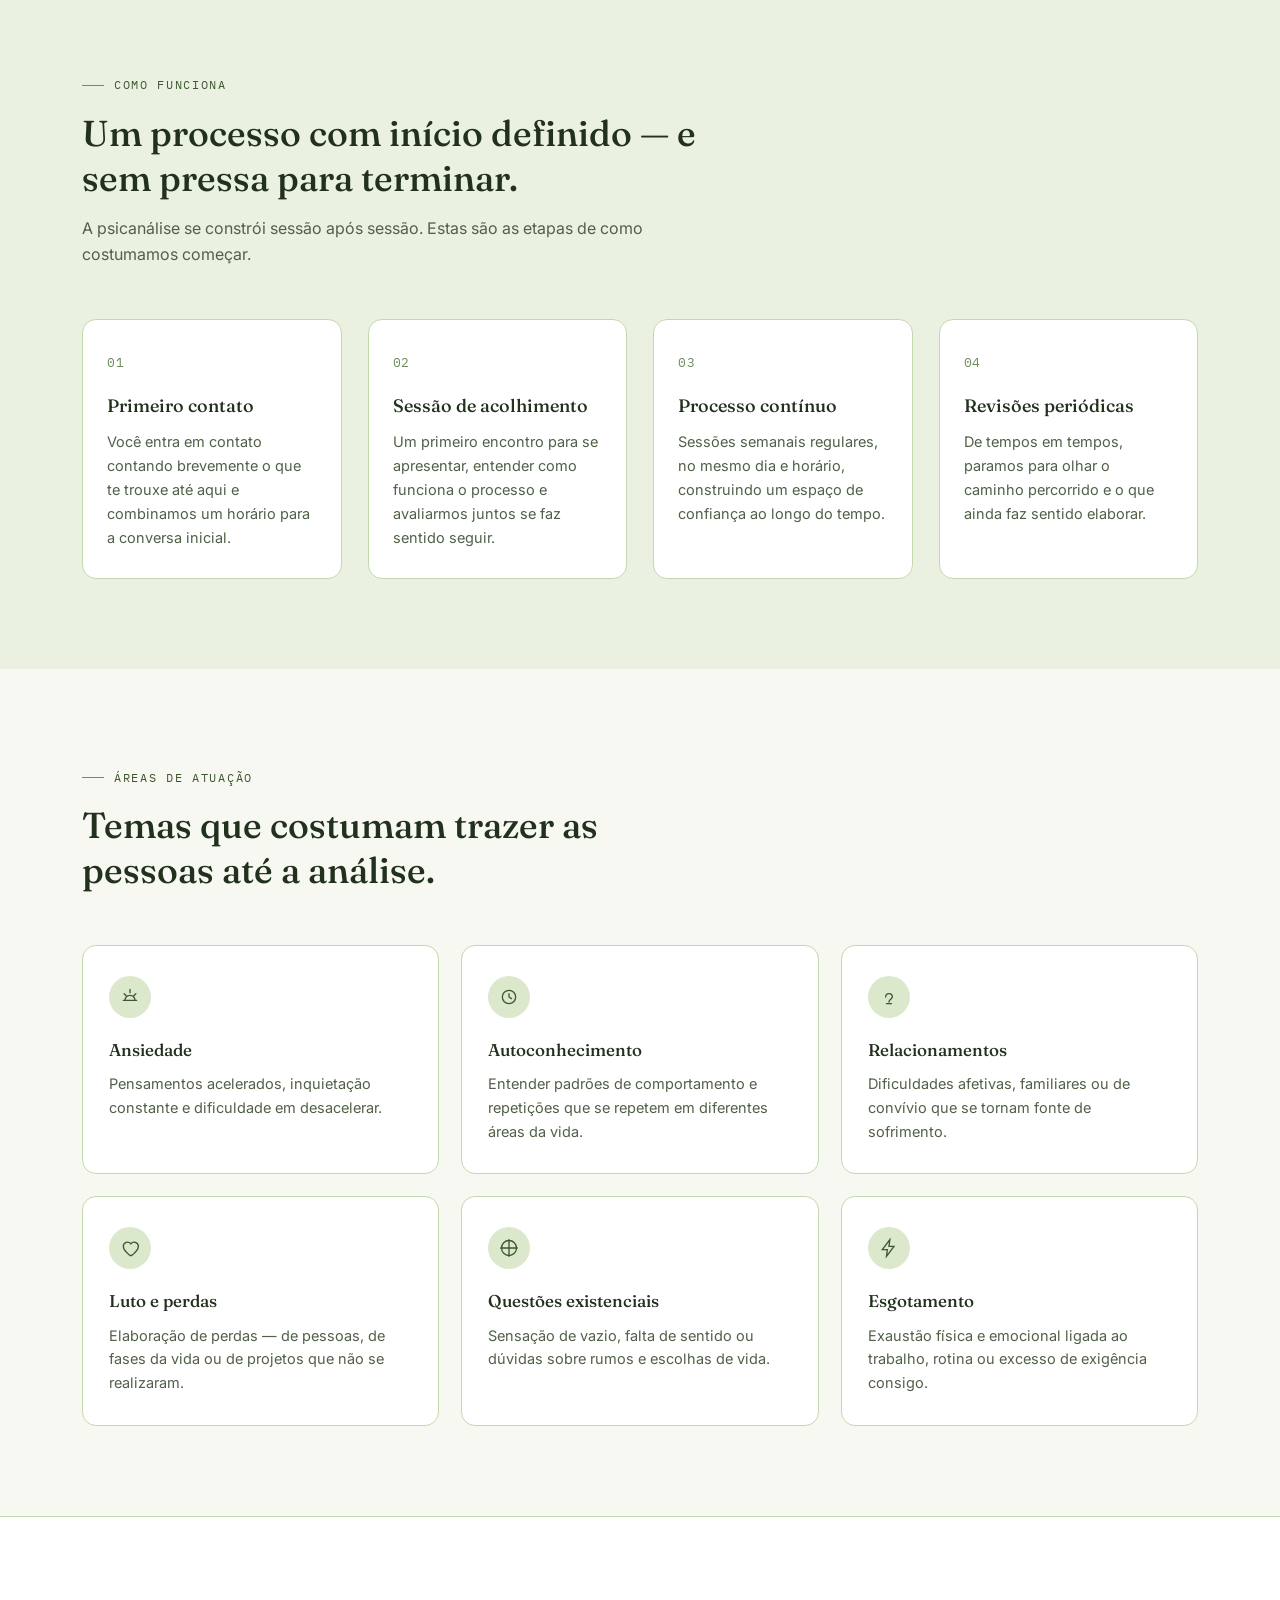
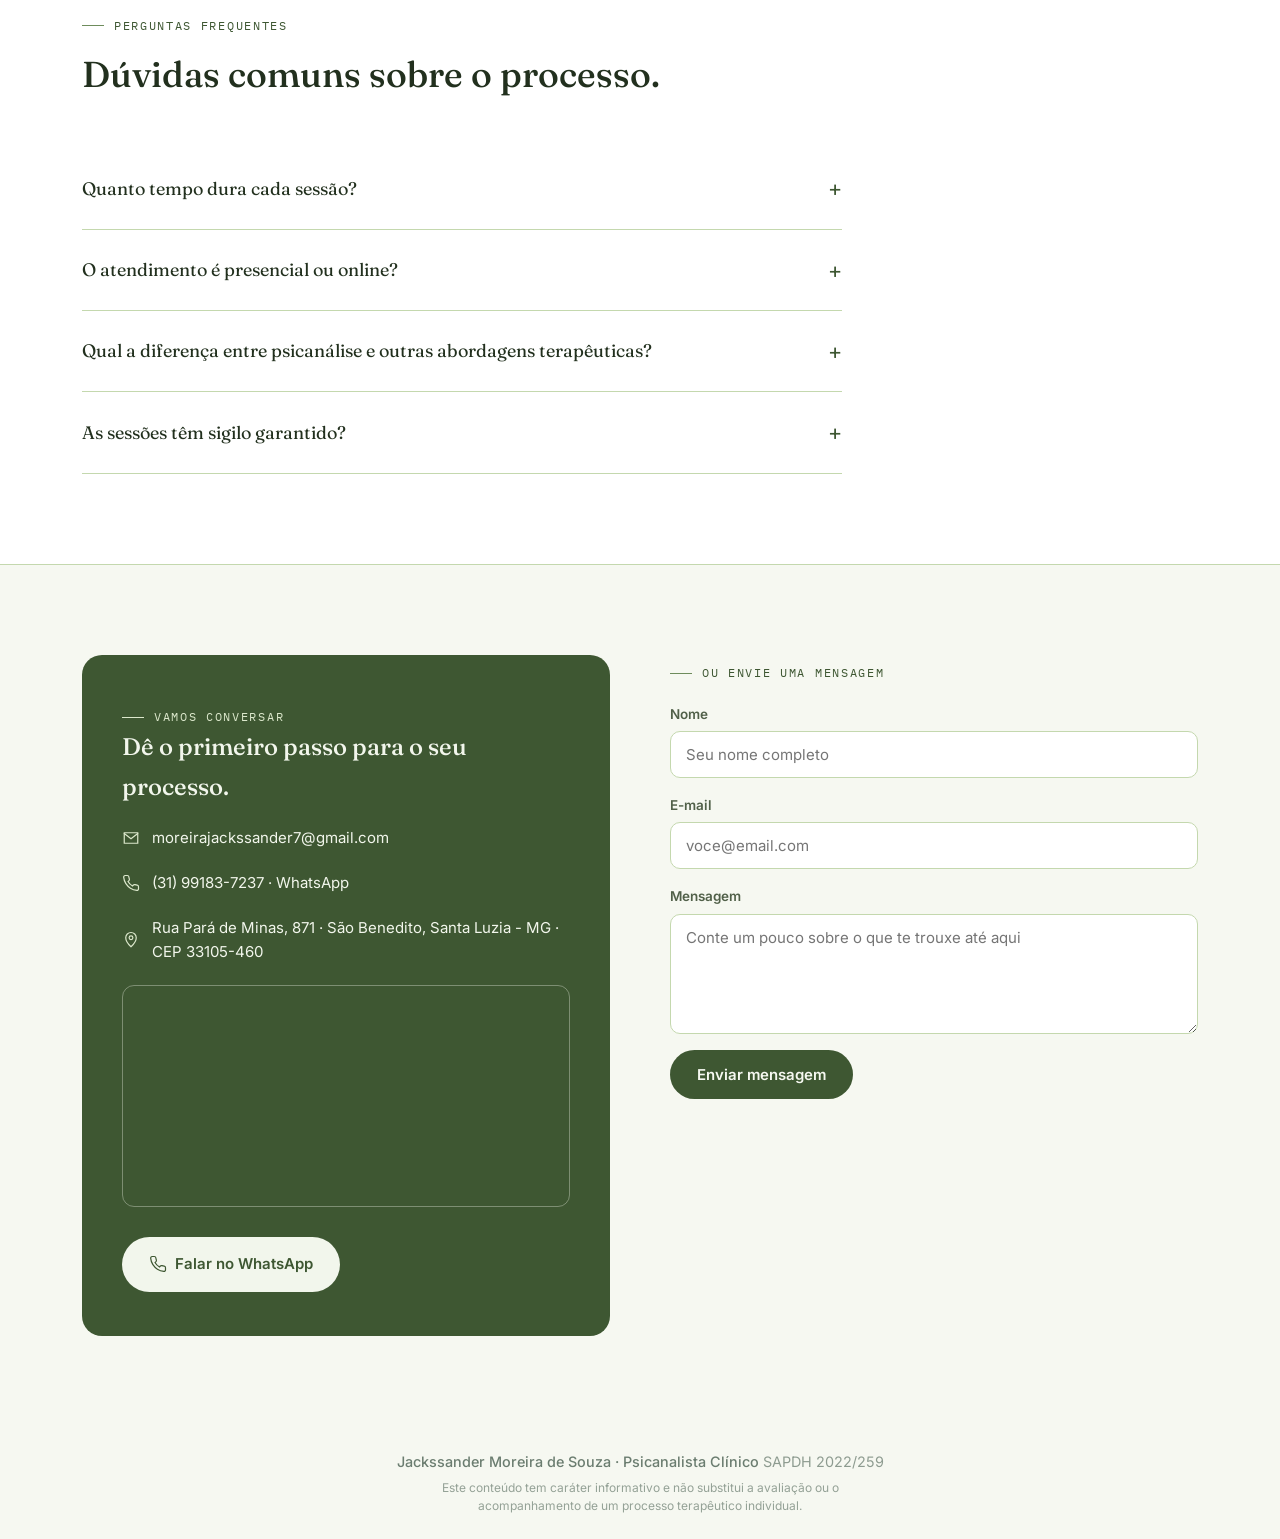
==== commit e59140f1: "jackssanderPsi" ====
--- a/index.html
+++ b/index.html
@@ -15,8 +15,9 @@
 <header id="site-header">
   <div class="nav">
     <div class="brand">
-      <span class="brand-mark">JM</span>
-      Jackssander Moreira de Souza
+      <img src ="img/logo_cerebro.jpg" alt="logo psicanalista" class="brand-logo" />
+      <span class="brand-name"></span>
+      Jackssander Moreira 
     </div>
     <div class="nav-links">
       <nav>
--- a/style.css
+++ b/style.css
@@ -16,6 +16,15 @@
     --maxw:1180px;
   }
 
+
+  .brand-logo {
+  height: 56px;
+  width: auto;
+  object-fit: contain;
+  display: block;
+  border-radius: 100px; }
+
+
   *{box-sizing:border-box;}
   html{scroll-behavior:smooth;}
   body{
